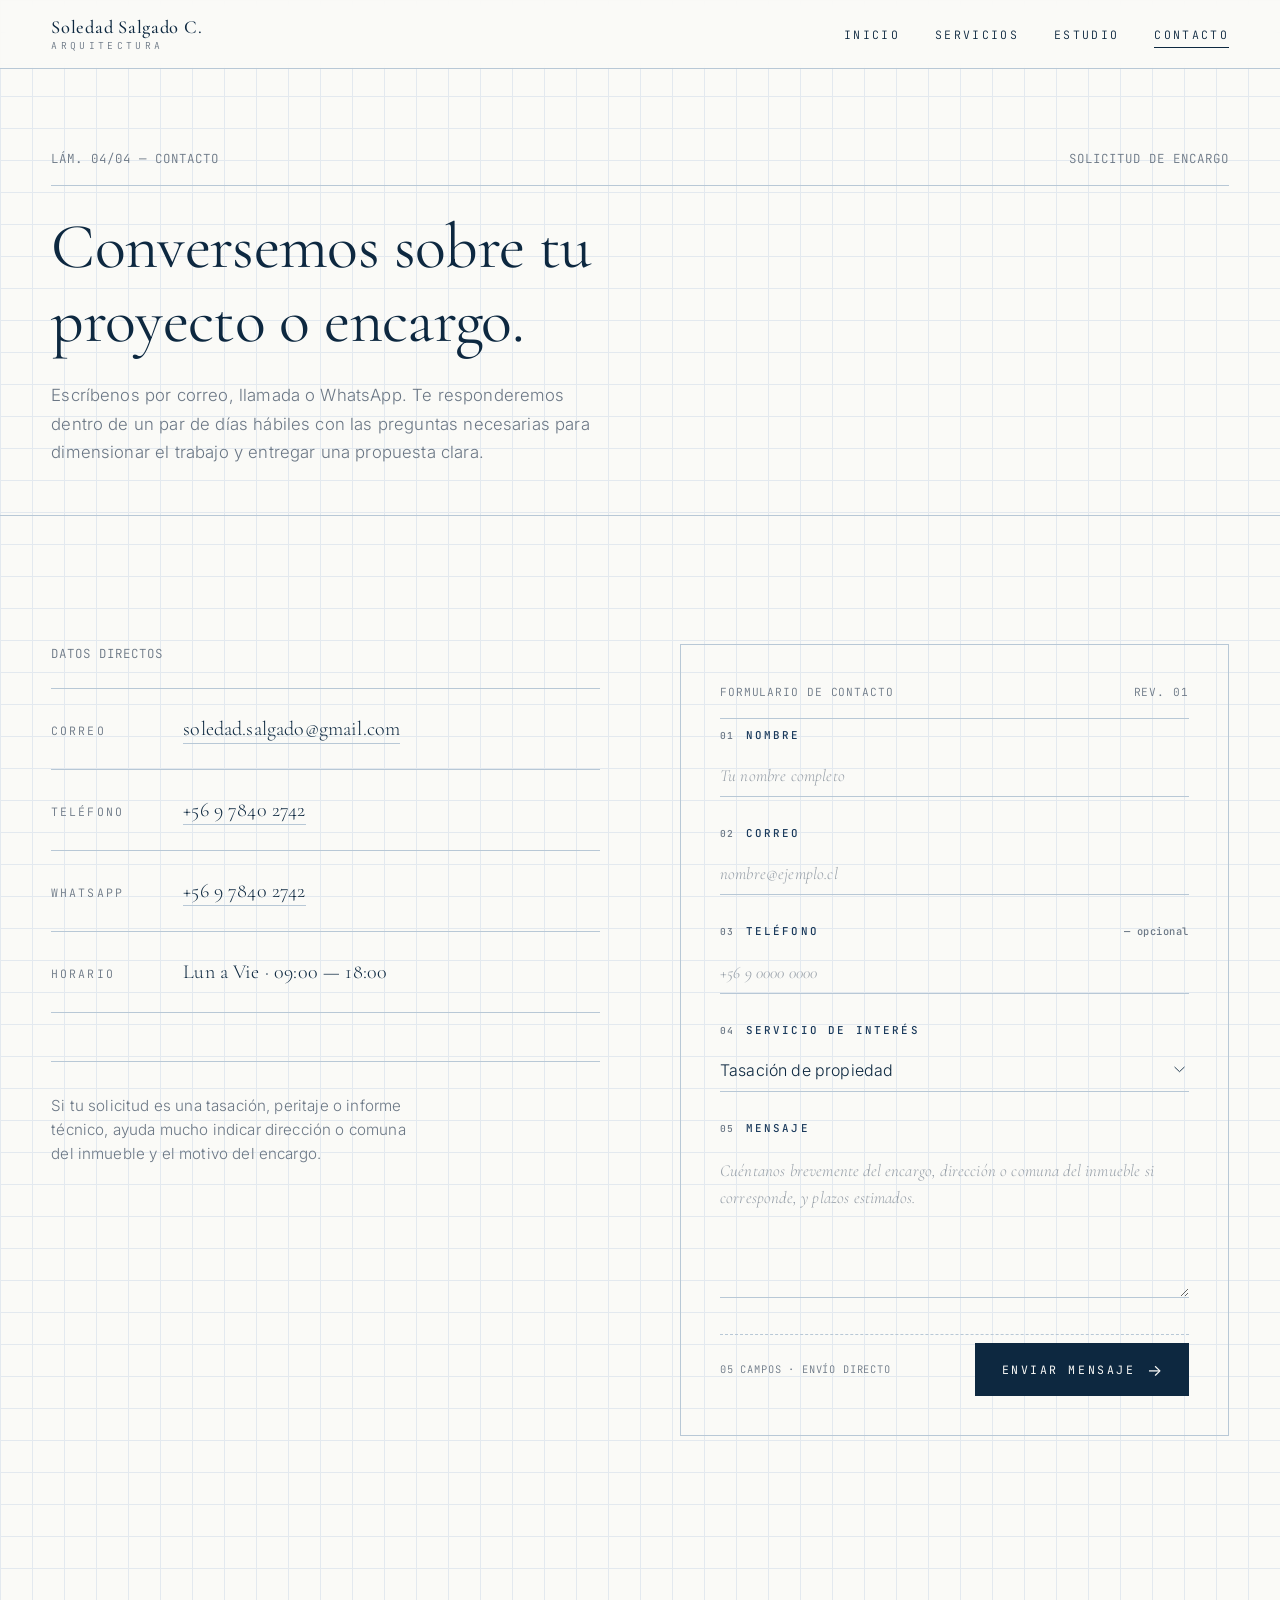
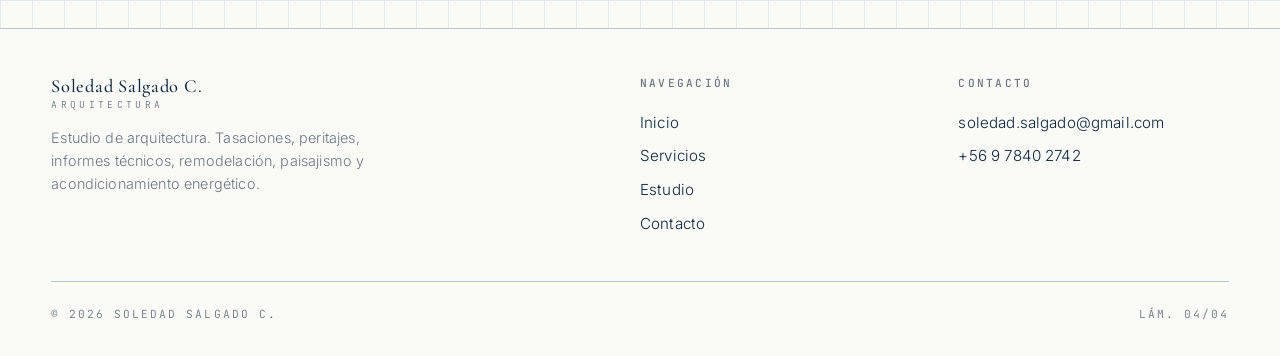
==== contacto.html @ 2099ccd8 "Initial commit: sitio web Soledad Salgado C. Arquitectura" ====
<!doctype html>
<html lang="es">
<head>
  <meta charset="utf-8">
  <meta name="viewport" content="width=device-width, initial-scale=1">
  <title>Contacto — Soledad Salgado C. · Arquitectura</title>
  <meta name="description" content="Solicita una cotización o conversemos sobre un encargo.">
  <link rel="preconnect" href="https://fonts.googleapis.com">
  <link rel="preconnect" href="https://fonts.gstatic.com" crossorigin>
  <link href="https://fonts.googleapis.com/css2?family=Cormorant+Garamond:ital,wght@0,400;0,500;1,400&family=Inter:wght@300;400;500&family=JetBrains+Mono:wght@400;500&display=swap" rel="stylesheet">
  <link rel="stylesheet" href="css/styles.css">
</head>
<body>

<header class="nav">
  <div class="nav-inner">
    <a href="index.html" class="logo">
      <span class="logo-name">Soledad Salgado C.</span>
      <span class="logo-tag">Arquitectura</span>
    </a>
    <button class="nav-toggle" aria-label="Menú" aria-expanded="false">
      <span></span><span></span><span></span>
    </button>
    <ul class="nav-links">
      <li><a href="index.html">Inicio</a></li>
      <li><a href="servicios.html">Servicios</a></li>
      <li><a href="sobre.html">Estudio</a></li>
      <li><a href="contacto.html">Contacto</a></li>
    </ul>
  </div>
</header>

<main>
  <section class="page-header">
    <div class="container">
      <div class="mono">
        <span>Lám. 04/04 — Contacto</span>
        <span>Solicitud de encargo</span>
      </div>
      <h1>Conversemos sobre tu proyecto o encargo.</h1>
      <p class="subtitle">
        Escríbenos por correo, llamada o WhatsApp. Te responderemos dentro
        de un par de días hábiles con las preguntas necesarias para
        dimensionar el trabajo y entregar una propuesta clara.
      </p>
    </div>
  </section>

  <section>
    <div class="container">
      <div class="contact-grid">

        <div class="contact-info reveal">
          <div class="mono" style="margin-bottom: 1.5rem;">Datos directos</div>
          <dl>
            <div>
              <dt>Correo</dt>
              <dd><a href="mailto:soledad.salgado@gmail.com">soledad.salgado@gmail.com</a></dd>
            </div>
            <div>
              <dt>Teléfono</dt>
              <dd><a href="tel:+56978402742">+56 9 7840 2742</a></dd>
            </div>
            <div>
              <dt>WhatsApp</dt>
              <dd><a href="https://wa.me/56978402742" target="_blank" rel="noopener">+56 9 7840 2742</a></dd>
            </div>
            <div>
              <dt>Horario</dt>
              <dd>Lun a Vie · 09:00 — 18:00</dd>
            </div>
          </dl>

          <div style="margin-top: 3rem; padding-top: 2rem; border-top: 1px solid var(--line);">
            <p style="font-size: 0.95rem; color: var(--muted); max-width: 40ch;">
              Si tu solicitud es una tasación, peritaje o informe técnico,
              ayuda mucho indicar dirección o comuna del inmueble y el motivo
              del encargo.
            </p>
          </div>
        </div>

        <div class="frame reveal" style="padding: 2.5rem;">
          <div class="form-header">
            <span class="mono">Formulario de contacto</span>
            <span class="mono">Rev. 01</span>
          </div>

          <form class="form" action="https://formsubmit.co/soledad.salgado@gmail.com" method="POST">
            <input type="hidden" name="_subject" value="Nuevo contacto desde el sitio web">
            <input type="hidden" name="_template" value="table">
            <input type="hidden" name="_captcha" value="false">
            <input type="text" name="_honey" style="display:none">

            <div class="form-field">
              <label for="nombre">
                <span class="field-num">01</span>
                <span>Nombre</span>
              </label>
              <input type="text" id="nombre" name="nombre" placeholder="Tu nombre completo" required>
            </div>

            <div class="form-field">
              <label for="email">
                <span class="field-num">02</span>
                <span>Correo</span>
              </label>
              <input type="email" id="email" name="email" placeholder="nombre@ejemplo.cl" required>
            </div>

            <div class="form-field">
              <label for="telefono">
                <span class="field-num">03</span>
                <span>Teléfono</span>
                <span class="opt">— opcional</span>
              </label>
              <input type="tel" id="telefono" name="telefono" placeholder="+56 9 0000 0000">
            </div>

            <div class="form-field">
              <label for="servicio">
                <span class="field-num">04</span>
                <span>Servicio de interés</span>
              </label>
              <select id="servicio" name="servicio">
                <option>Tasación de propiedad</option>
                <option>Acondicionamiento energético</option>
                <option>Remodelación</option>
                <option>Paisajismo</option>
                <option>Peritaje</option>
                <option>Informe técnico</option>
                <option>Revisión de patologías constructivas</option>
                <option>Otro / consulta general</option>
              </select>
            </div>

            <div class="form-field">
              <label for="mensaje">
                <span class="field-num">05</span>
                <span>Mensaje</span>
              </label>
              <textarea id="mensaje" name="mensaje" rows="5" placeholder="Cuéntanos brevemente del encargo, dirección o comuna del inmueble si corresponde, y plazos estimados." required></textarea>
            </div>

            <div class="form-footer">
              <span class="mono">05 campos · envío directo</span>
              <button type="submit" class="btn btn-primary btn-arrow">Enviar mensaje</button>
            </div>
          </form>
        </div>

      </div>
    </div>
  </section>
</main>

<footer>
  <div class="container">
    <div class="footer-inner">
      <div>
        <div class="logo" style="margin-bottom:1rem;">
          <span class="logo-name">Soledad Salgado C.</span>
          <span class="logo-tag">Arquitectura</span>
        </div>
        <p style="font-size:0.9rem; color: var(--muted); max-width: 38ch;">
          Estudio de arquitectura. Tasaciones, peritajes, informes técnicos,
          remodelación, paisajismo y acondicionamiento energético.
        </p>
      </div>
      <div>
        <h4>Navegación</h4>
        <ul>
          <li><a href="index.html">Inicio</a></li>
          <li><a href="servicios.html">Servicios</a></li>
          <li><a href="sobre.html">Estudio</a></li>
          <li><a href="contacto.html">Contacto</a></li>
        </ul>
      </div>
      <div>
        <h4>Contacto</h4>
        <ul>
          <li><a href="mailto:soledad.salgado@gmail.com">soledad.salgado@gmail.com</a></li>
          <li><a href="tel:+56978402742">+56 9 7840 2742</a></li>
        </ul>
      </div>
    </div>
    <div class="footer-bottom">
      <span>© <span data-year></span> Soledad Salgado C.</span>
      <span>Lám. 04/04</span>
    </div>
  </div>
</footer>

<script src="js/main.js"></script>
</body>
</html>
---- css/styles.css ----
/* ============================================================
   SOLEDAD SALGADO C. · ARQUITECTURA
   Blueprint-inspired minimalist stylesheet
   ============================================================ */

:root {
  --ink: #0d2840;
  --ink-soft: #1a3a5c;
  --line: #b8c8d6;
  --line-soft: #e3e9ef;
  --paper: #fafaf7;
  --paper-warm: #f4f1e9;
  --accent: #c45a2e;
  --text: #1a2330;
  --muted: #6b7785;

  --font-serif: "Cormorant Garamond", "Times New Roman", Georgia, serif;
  --font-sans: "Inter", -apple-system, BlinkMacSystemFont, "Segoe UI", sans-serif;
  --font-mono: "JetBrains Mono", "Courier New", monospace;

  --grid-size: 32px;
  --max-width: 1280px;
  --gutter: clamp(1.5rem, 4vw, 4rem);
}

* {
  box-sizing: border-box;
  margin: 0;
  padding: 0;
}

html {
  scroll-behavior: smooth;
  font-size: 16px;
}

body {
  font-family: var(--font-sans);
  font-weight: 300;
  color: var(--text);
  background: var(--paper);
  line-height: 1.6;
  letter-spacing: 0.01em;
  min-height: 100vh;
  position: relative;

  background-image:
    linear-gradient(to right, var(--line-soft) 1px, transparent 1px),
    linear-gradient(to bottom, var(--line-soft) 1px, transparent 1px);
  background-size: var(--grid-size) var(--grid-size);
  background-position: 0 0;
}

/* ---------- Typography ---------- */

h1, h2, h3, h4 {
  font-family: var(--font-serif);
  font-weight: 400;
  color: var(--ink);
  letter-spacing: -0.01em;
  line-height: 1.15;
}

h1 { font-size: clamp(2.5rem, 6vw, 5.5rem); }
h2 { font-size: clamp(1.8rem, 3.5vw, 3rem); }
h3 { font-size: clamp(1.25rem, 2vw, 1.6rem); }

p { font-weight: 300; }

.eyebrow {
  font-family: var(--font-mono);
  font-size: 0.72rem;
  text-transform: uppercase;
  letter-spacing: 0.25em;
  color: var(--ink-soft);
  font-weight: 500;
  display: inline-block;
}

.mono {
  font-family: var(--font-mono);
  font-size: 0.78rem;
  letter-spacing: 0.08em;
  text-transform: uppercase;
  color: var(--muted);
}

a {
  color: var(--ink);
  text-decoration: none;
  transition: opacity 0.2s ease;
}

a:hover { opacity: 0.6; }

/* ---------- Layout ---------- */

.container {
  max-width: var(--max-width);
  margin: 0 auto;
  padding: 0 var(--gutter);
}

section {
  padding: clamp(4rem, 10vw, 8rem) 0;
  position: relative;
}

/* ---------- Navigation ---------- */

.nav {
  position: sticky;
  top: 0;
  z-index: 100;
  background: rgba(250, 250, 247, 0.92);
  backdrop-filter: blur(8px);
  border-bottom: 1px solid var(--line);
}

.nav-inner {
  max-width: var(--max-width);
  margin: 0 auto;
  padding: 1.1rem var(--gutter);
  display: flex;
  justify-content: space-between;
  align-items: center;
  gap: 2rem;
}

.logo {
  display: flex;
  flex-direction: column;
  line-height: 1;
  color: var(--ink);
}

.logo-name {
  font-family: var(--font-serif);
  font-size: 1.15rem;
  font-weight: 500;
  letter-spacing: 0.04em;
}

.logo-tag {
  font-family: var(--font-mono);
  font-size: 0.6rem;
  letter-spacing: 0.35em;
  color: var(--muted);
  margin-top: 0.3rem;
  text-transform: uppercase;
}

.nav-links {
  display: flex;
  list-style: none;
  gap: 2.2rem;
}

.nav-links a {
  font-family: var(--font-mono);
  font-size: 0.72rem;
  text-transform: uppercase;
  letter-spacing: 0.2em;
  color: var(--ink);
  padding: 0.3rem 0;
  border-bottom: 1px solid transparent;
  transition: border-color 0.2s ease;
}

.nav-links a:hover,
.nav-links a.active {
  border-bottom-color: var(--ink);
  opacity: 1;
}

.nav-toggle {
  display: none;
  background: none;
  border: 1px solid var(--ink);
  width: 38px;
  height: 38px;
  cursor: pointer;
  flex-direction: column;
  justify-content: center;
  align-items: center;
  gap: 5px;
}

.nav-toggle span {
  display: block;
  width: 18px;
  height: 1px;
  background: var(--ink);
}

/* ---------- Hero ---------- */

.hero {
  min-height: calc(100vh - 70px);
  display: flex;
  align-items: center;
  position: relative;
  padding: 6rem 0 4rem;
  overflow: hidden;
}

.hero-grid {
  display: grid;
  grid-template-columns: 1fr;
  gap: 3rem;
  width: 100%;
}

.hero-meta {
  display: flex;
  justify-content: space-between;
  align-items: flex-end;
  border-bottom: 1px solid var(--line);
  padding-bottom: 1rem;
  margin-bottom: 2rem;
}

.hero-meta .mono { font-size: 0.7rem; }

.hero h1 {
  max-width: 16ch;
  margin-bottom: 2rem;
}

.hero h1 em {
  font-style: italic;
  color: var(--ink-soft);
}

.hero-sub {
  max-width: 50ch;
  font-size: clamp(1rem, 1.3vw, 1.15rem);
  color: var(--muted);
  margin-bottom: 3rem;
}

.hero-actions {
  display: flex;
  gap: 1.5rem;
  flex-wrap: wrap;
  align-items: center;
}

/* Decorative blueprint corner marks */
.corner-marks::before,
.corner-marks::after {
  content: "";
  position: absolute;
  width: 24px;
  height: 24px;
  border: 1px solid var(--ink);
  pointer-events: none;
}

.corner-marks::before {
  top: 2rem;
  left: var(--gutter);
  border-right: none;
  border-bottom: none;
}

.corner-marks::after {
  bottom: 2rem;
  right: var(--gutter);
  border-left: none;
  border-top: none;
}

/* North arrow decoration */
.north-mark {
  position: absolute;
  top: 50%;
  right: var(--gutter);
  transform: translateY(-50%);
  width: 60px;
  height: 60px;
  opacity: 0.5;
  display: none;
}

@media (min-width: 1024px) {
  .north-mark { display: block; }
}

/* ---------- Buttons ---------- */

.btn {
  display: inline-flex;
  align-items: center;
  gap: 0.75rem;
  padding: 0.95rem 1.6rem;
  font-family: var(--font-mono);
  font-size: 0.72rem;
  text-transform: uppercase;
  letter-spacing: 0.22em;
  border: 1px solid var(--ink);
  background: transparent;
  color: var(--ink);
  cursor: pointer;
  transition: all 0.25s ease;
  position: relative;
}

.btn:hover {
  background: var(--ink);
  color: var(--paper);
  opacity: 1;
}

.btn-primary {
  background: var(--ink);
  color: var(--paper);
}

.btn-primary:hover {
  background: transparent;
  color: var(--ink);
}

.btn-arrow::after {
  content: "→";
  font-family: var(--font-sans);
  font-size: 1rem;
  letter-spacing: 0;
  transition: transform 0.2s ease;
}

.btn-arrow:hover::after {
  transform: translateX(4px);
}

/* ---------- Section header ---------- */

.section-header {
  display: grid;
  grid-template-columns: 1fr;
  gap: 1rem;
  margin-bottom: 4rem;
  padding-bottom: 1.5rem;
  border-bottom: 1px solid var(--line);
}

.section-header .mono {
  display: flex;
  justify-content: space-between;
}

.section-header h2 {
  max-width: 22ch;
  margin-top: 0.5rem;
}

/* ---------- Services preview (home) ---------- */

.services-preview {
  display: grid;
  grid-template-columns: 1fr;
  gap: 0;
  border-top: 1px solid var(--line);
}

.service-row {
  display: grid;
  grid-template-columns: 60px 1fr;
  gap: 2rem;
  padding: 2rem 0;
  border-bottom: 1px solid var(--line);
  align-items: baseline;
  transition: padding-left 0.3s ease;
  text-decoration: none;
  color: inherit;
}

.service-row:hover {
  padding-left: 1rem;
  opacity: 1;
}

.service-row .num {
  font-family: var(--font-mono);
  font-size: 0.75rem;
  color: var(--muted);
  letter-spacing: 0.1em;
}

.service-row .body {
  display: grid;
  grid-template-columns: 1fr auto;
  gap: 2rem;
  align-items: baseline;
}

.service-row h3 {
  font-family: var(--font-serif);
  font-size: clamp(1.4rem, 2.5vw, 2rem);
  font-weight: 400;
}

.service-row .arrow {
  font-family: var(--font-sans);
  font-size: 1.2rem;
  color: var(--ink);
  transition: transform 0.25s ease;
}

.service-row:hover .arrow {
  transform: translateX(8px);
}

@media (min-width: 768px) {
  .service-row .body {
    grid-template-columns: 1fr 2fr auto;
  }
  .service-row .body .desc {
    font-size: 0.95rem;
    color: var(--muted);
    max-width: 50ch;
  }
}

.service-row .desc {
  display: none;
}

@media (min-width: 768px) {
  .service-row .desc { display: block; }
}

/* ---------- Services page detail ---------- */

.services-list {
  display: grid;
  gap: 0;
}

.service-block {
  display: grid;
  grid-template-columns: 1fr;
  gap: 1.5rem;
  padding: 3.5rem 0;
  border-bottom: 1px solid var(--line);
}

@media (min-width: 900px) {
  .service-block {
    grid-template-columns: 200px 1fr 1fr;
    gap: 3rem;
  }
}

.service-block .index {
  font-family: var(--font-mono);
  font-size: 0.75rem;
  color: var(--muted);
  letter-spacing: 0.15em;
}

.service-block .index .label {
  display: block;
  margin-top: 0.4rem;
  color: var(--ink);
}

.service-block h3 {
  font-size: clamp(1.5rem, 3vw, 2.2rem);
  margin-bottom: 1rem;
}

.service-block p {
  color: var(--text);
  font-size: 1rem;
  line-height: 1.7;
  max-width: 55ch;
}

.service-block ul {
  list-style: none;
  margin-top: 1.25rem;
  padding: 0;
}

.service-block ul li {
  font-family: var(--font-mono);
  font-size: 0.78rem;
  text-transform: uppercase;
  letter-spacing: 0.1em;
  color: var(--muted);
  padding: 0.5rem 0;
  border-bottom: 1px dashed var(--line);
  display: flex;
  align-items: center;
  gap: 0.75rem;
}

.service-block ul li::before {
  content: "—";
  color: var(--ink);
}

/* ---------- About page ---------- */

.about-grid {
  display: grid;
  grid-template-columns: 1fr;
  gap: 3rem;
  align-items: start;
}

@media (min-width: 900px) {
  .about-grid {
    grid-template-columns: 1fr 1.4fr;
    gap: 5rem;
  }
}

.about-card {
  border: 1px solid var(--line);
  padding: 2.5rem;
  background: var(--paper-warm);
  position: relative;
}

.about-card::before {
  content: "";
  position: absolute;
  top: -1px;
  left: -1px;
  width: 20px;
  height: 20px;
  border-top: 1px solid var(--ink);
  border-left: 1px solid var(--ink);
}

.about-card::after {
  content: "";
  position: absolute;
  bottom: -1px;
  right: -1px;
  width: 20px;
  height: 20px;
  border-bottom: 1px solid var(--ink);
  border-right: 1px solid var(--ink);
}

.about-card .mono { margin-bottom: 0.75rem; }

.about-card .name {
  font-family: var(--font-serif);
  font-size: 1.8rem;
  margin-bottom: 0.5rem;
  color: var(--ink);
}

.about-card .role {
  font-family: var(--font-mono);
  font-size: 0.75rem;
  text-transform: uppercase;
  letter-spacing: 0.18em;
  color: var(--muted);
  padding-bottom: 1.5rem;
  border-bottom: 1px solid var(--line);
  margin-bottom: 1.5rem;
}

.about-card dl {
  display: grid;
  grid-template-columns: 1fr;
  gap: 0.75rem;
}

.about-card dl > div {
  display: grid;
  grid-template-columns: 90px 1fr;
  gap: 1rem;
  padding: 0.4rem 0;
  font-size: 0.85rem;
}

.about-card dt {
  font-family: var(--font-mono);
  font-size: 0.7rem;
  text-transform: uppercase;
  letter-spacing: 0.15em;
  color: var(--muted);
}

.about-card dd { color: var(--ink); }

.about-text > * + * { margin-top: 1.25rem; }

.about-text p {
  font-size: 1.05rem;
  line-height: 1.75;
  max-width: 58ch;
}

.about-text .lead {
  font-family: var(--font-serif);
  font-size: clamp(1.3rem, 2vw, 1.6rem);
  font-style: italic;
  color: var(--ink);
  line-height: 1.4;
  padding-left: 1.25rem;
  border-left: 2px solid var(--ink);
}

/* ---------- Contact ---------- */

.contact-grid {
  display: grid;
  grid-template-columns: 1fr;
  gap: 3rem;
}

@media (min-width: 900px) {
  .contact-grid {
    grid-template-columns: 1fr 1fr;
    gap: 5rem;
  }
}

.contact-info dl {
  display: grid;
  gap: 0;
  border-top: 1px solid var(--line);
}

.contact-info dl > div {
  display: grid;
  grid-template-columns: 100px 1fr;
  gap: 2rem;
  padding: 1.5rem 0;
  border-bottom: 1px solid var(--line);
  align-items: baseline;
}

.contact-info dt {
  font-family: var(--font-mono);
  font-size: 0.72rem;
  text-transform: uppercase;
  letter-spacing: 0.18em;
  color: var(--muted);
}

.contact-info dd {
  font-family: var(--font-serif);
  font-size: 1.25rem;
  color: var(--ink);
}

.contact-info dd a {
  border-bottom: 1px solid var(--line);
  padding-bottom: 2px;
}

.contact-info dd a:hover {
  border-bottom-color: var(--ink);
}

/* Form */
.form {
  display: grid;
  gap: 1.75rem;
}

.form-header {
  display: flex;
  justify-content: space-between;
  align-items: baseline;
  padding-bottom: 1rem;
  margin-bottom: 0.5rem;
  border-bottom: 1px solid var(--line);
}

.form-header .mono { font-size: 0.7rem; }

.form-field {
  display: grid;
  gap: 0.6rem;
  position: relative;
}

.form-field label {
  font-family: var(--font-mono);
  font-size: 0.68rem;
  text-transform: uppercase;
  letter-spacing: 0.2em;
  color: var(--ink-soft);
  display: flex;
  gap: 0.7rem;
  align-items: baseline;
  font-weight: 500;
}

.form-field label .field-num {
  color: var(--muted);
  font-size: 0.6rem;
  letter-spacing: 0.12em;
}

.form-field label .opt {
  color: var(--muted);
  font-style: normal;
  text-transform: none;
  letter-spacing: 0.05em;
  font-size: 0.65rem;
  margin-left: auto;
}

.form-field input,
.form-field textarea,
.form-field select {
  font-family: var(--font-sans);
  font-weight: 300;
  font-size: 1rem;
  padding: 0.7rem 0;
  border: none;
  border-bottom: 1px solid var(--line);
  background: transparent;
  color: var(--ink);
  border-radius: 0;
  width: 100%;
  -webkit-appearance: none;
  -moz-appearance: none;
  appearance: none;
  transition: border-color 0.2s ease;
  letter-spacing: 0.01em;
}

.form-field input::placeholder,
.form-field textarea::placeholder {
  color: var(--muted);
  font-style: italic;
  font-family: var(--font-serif);
  font-size: 1.05rem;
  opacity: 0.7;
}

.form-field input:hover,
.form-field textarea:hover,
.form-field select:hover {
  border-bottom-color: var(--ink-soft);
}

.form-field input:focus,
.form-field textarea:focus,
.form-field select:focus {
  outline: none;
  border-bottom-color: var(--ink);
}

.form-field textarea {
  resize: vertical;
  min-height: 130px;
  line-height: 1.6;
}

.form-field select {
  background-image: url("data:image/svg+xml;utf8,<svg xmlns='http://www.w3.org/2000/svg' viewBox='0 0 12 8'><path d='M1 1.5 L6 6.5 L11 1.5' fill='none' stroke='%230d2840' stroke-width='1' stroke-linecap='square'/></svg>");
  background-repeat: no-repeat;
  background-position: right 0.25rem center;
  background-size: 11px;
  padding-right: 1.75rem;
  cursor: pointer;
}

.form-footer {
  display: flex;
  justify-content: space-between;
  align-items: center;
  flex-wrap: wrap;
  gap: 1rem;
  padding-top: 0.5rem;
  border-top: 1px dashed var(--line);
  margin-top: 0.5rem;
}

.form-footer .mono {
  font-size: 0.65rem;
}

.form button {
  justify-self: start;
}

.form-status {
  display: none;
  margin-top: 1rem;
  padding: 0.75rem 1rem;
  border: 1px solid var(--ink);
  font-family: var(--font-mono);
  font-size: 0.75rem;
  letter-spacing: 0.1em;
  text-transform: uppercase;
  color: var(--ink);
  background: var(--paper-warm);
}

.form-status.visible { display: block; }

/* ---------- Footer ---------- */

footer {
  border-top: 1px solid var(--line);
  padding: 3rem 0 2rem;
  margin-top: 4rem;
  background: var(--paper);
}

.footer-inner {
  display: grid;
  grid-template-columns: 1fr;
  gap: 2rem;
}

@media (min-width: 768px) {
  .footer-inner {
    grid-template-columns: 2fr 1fr 1fr;
    gap: 3rem;
  }
}

.footer-inner h4 {
  font-family: var(--font-mono);
  font-size: 0.7rem;
  text-transform: uppercase;
  letter-spacing: 0.2em;
  color: var(--muted);
  margin-bottom: 1rem;
  font-weight: 500;
}

.footer-inner ul {
  list-style: none;
}

.footer-inner ul li {
  padding: 0.3rem 0;
  font-size: 0.95rem;
}

.footer-bottom {
  border-top: 1px solid var(--line);
  margin-top: 2.5rem;
  padding-top: 1.5rem;
  display: flex;
  justify-content: space-between;
  flex-wrap: wrap;
  gap: 1rem;
  font-family: var(--font-mono);
  font-size: 0.7rem;
  text-transform: uppercase;
  letter-spacing: 0.18em;
  color: var(--muted);
}

/* ---------- Page header (subpages) ---------- */

.page-header {
  padding: 5rem 0 3rem;
  border-bottom: 1px solid var(--line);
  position: relative;
}

.page-header .mono {
  display: flex;
  justify-content: space-between;
  margin-bottom: 1.5rem;
  padding-bottom: 1rem;
  border-bottom: 1px solid var(--line);
}

.page-header h1 {
  font-size: clamp(2.2rem, 5vw, 4rem);
  max-width: 18ch;
}

.page-header .subtitle {
  margin-top: 1.5rem;
  max-width: 55ch;
  font-size: 1.05rem;
  color: var(--muted);
  line-height: 1.7;
}

/* ---------- Mobile nav ---------- */

@media (max-width: 768px) {
  .nav-toggle { display: flex; }
  .nav-links {
    position: fixed;
    top: 70px;
    right: 0;
    bottom: 0;
    width: min(80vw, 320px);
    background: var(--paper);
    border-left: 1px solid var(--ink);
    flex-direction: column;
    padding: 2.5rem var(--gutter);
    gap: 1.5rem;
    transform: translateX(100%);
    transition: transform 0.3s ease;
  }
  .nav-links.open { transform: translateX(0); }
}

/* ---------- Reveal animation ---------- */

.reveal {
  opacity: 0;
  transform: translateY(20px);
  transition: opacity 0.8s ease, transform 0.8s ease;
}

.reveal.is-visible {
  opacity: 1;
  transform: translateY(0);
}

/* ---------- Print-like blueprint frame ---------- */

.frame {
  position: relative;
  padding: 1rem;
}

.frame::before {
  content: "";
  position: absolute;
  inset: 0;
  border: 1px solid var(--line);
  pointer-events: none;
}
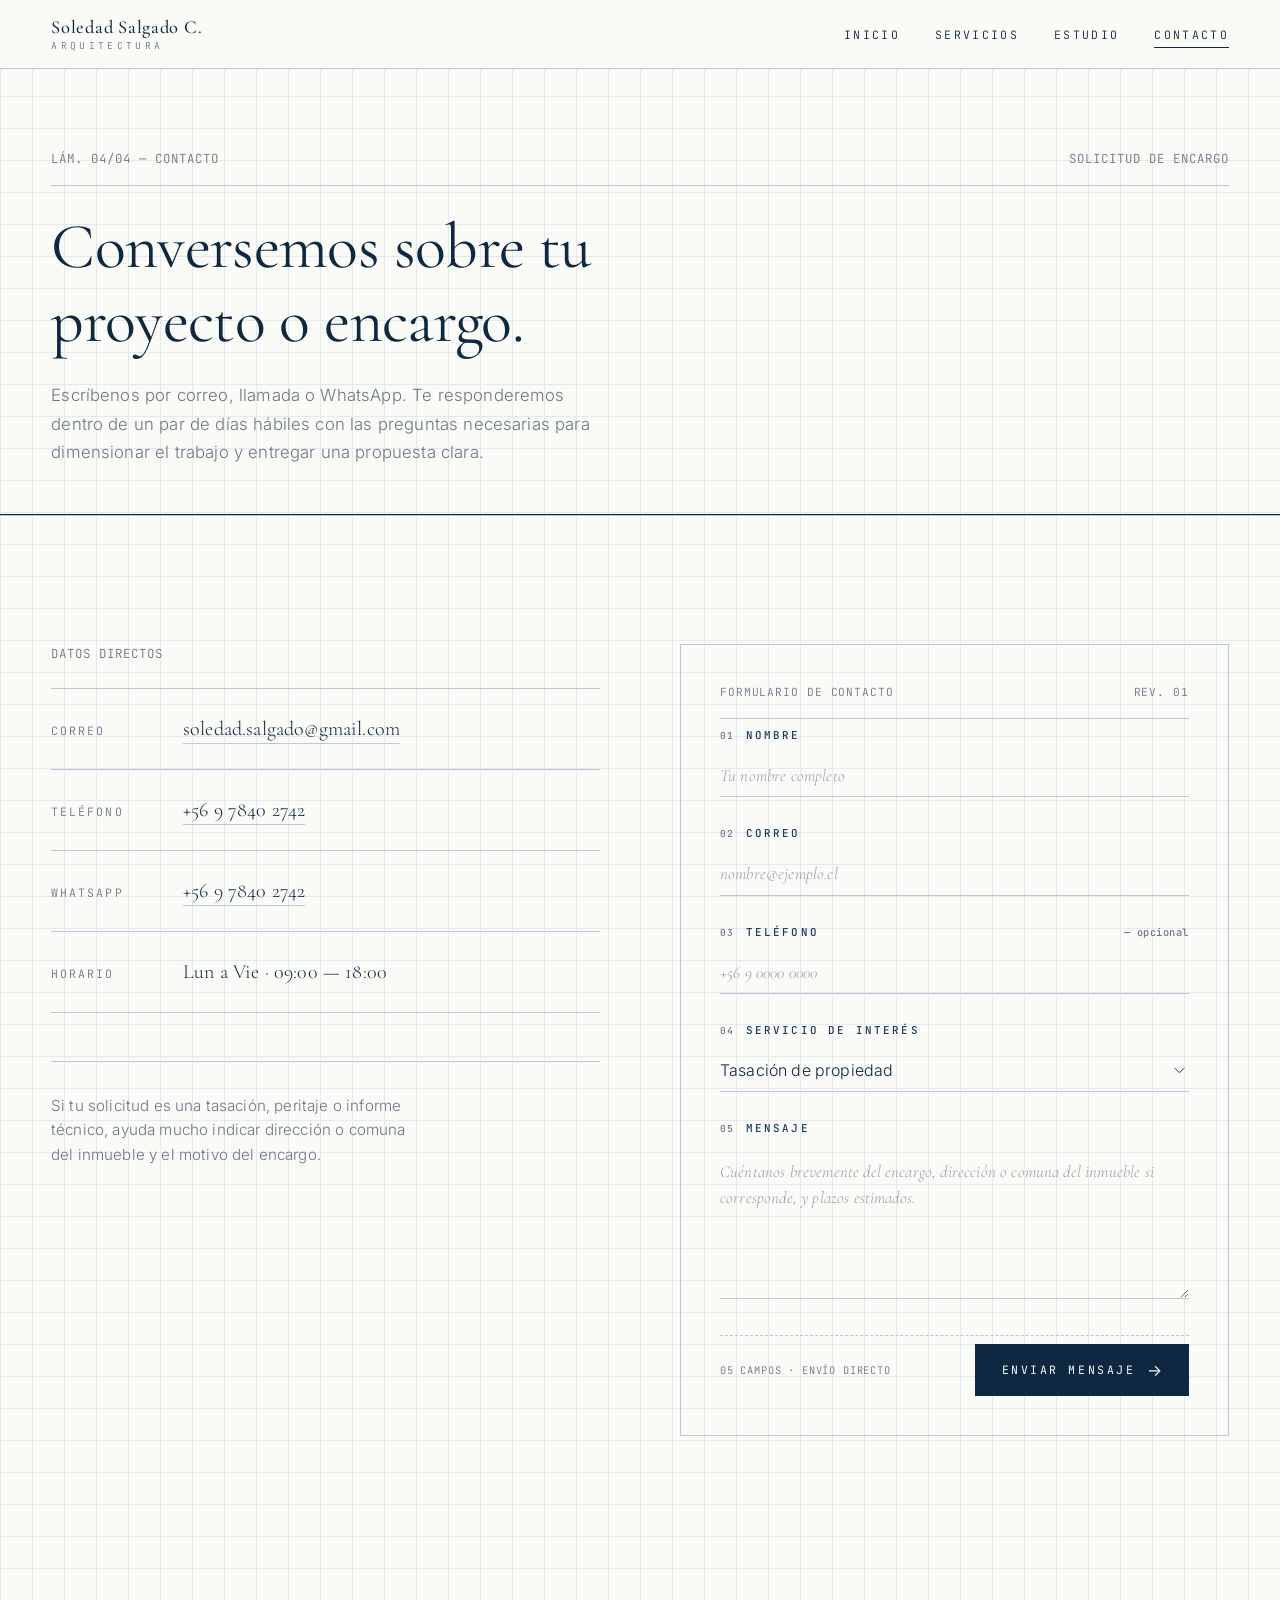
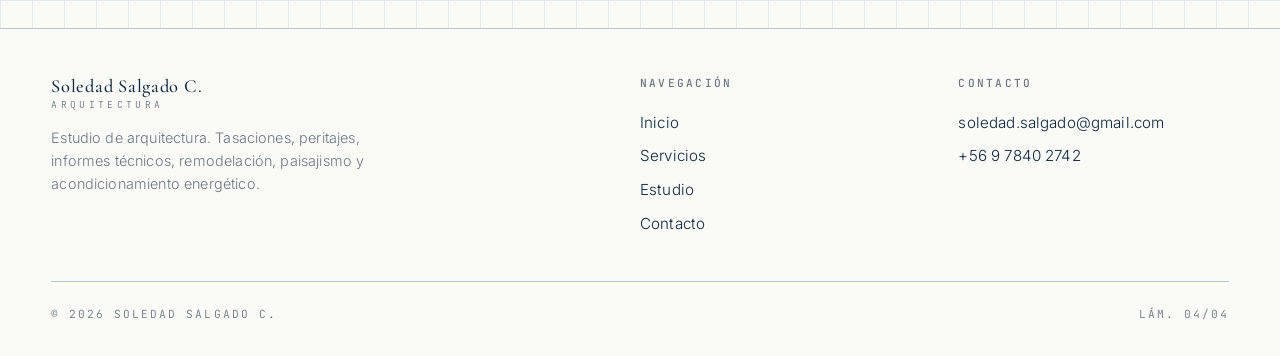
==== commit 5a29561d: "Cambiar formulario a Google Apps Script en lugar de Formsubmit" ====
--- a/contacto.html
+++ b/contacto.html
@@ -5,6 +5,7 @@
   <meta name="viewport" content="width=device-width, initial-scale=1">
   <title>Contacto — Soledad Salgado C. · Arquitectura</title>
   <meta name="description" content="Solicita una cotización o conversemos sobre un encargo.">
+  <link rel="icon" type="image/svg+xml" href="favicon.svg">
   <link rel="preconnect" href="https://fonts.googleapis.com">
   <link rel="preconnect" href="https://fonts.gstatic.com" crossorigin>
   <link href="https://fonts.googleapis.com/css2?family=Cormorant+Garamond:ital,wght@0,400;0,500;1,400&family=Inter:wght@300;400;500&family=JetBrains+Mono:wght@400;500&display=swap" rel="stylesheet">
@@ -80,17 +81,14 @@
           </div>
         </div>
 
-        <div class="frame reveal" style="padding: 2.5rem;">
+        <div class="frame frame-lg reveal">
           <div class="form-header">
             <span class="mono">Formulario de contacto</span>
             <span class="mono">Rev. 01</span>
           </div>
 
-          <form class="form" action="https://formsubmit.co/soledad.salgado@gmail.com" method="POST">
-            <input type="hidden" name="_subject" value="Nuevo contacto desde el sitio web">
-            <input type="hidden" name="_template" value="table">
-            <input type="hidden" name="_captcha" value="false">
-            <input type="text" name="_honey" style="display:none">
+          <form class="form" action="https://script.google.com/macros/s/AKfycbyHQD2U1Gl2Ot6zznHG2QxS8Y39Io0c77va2HwSTn0T1ehhVNevlZHB-uR_Y__s-lgU8A/exec" method="POST">
+            <input type="text" name="_honey" style="display:none" tabindex="-1" autocomplete="off">
 
             <div class="form-field">
               <label for="nombre">
--- a/css/styles.css
+++ b/css/styles.css
@@ -27,6 +27,39 @@
   box-sizing: border-box;
   margin: 0;
   padding: 0;
+}
+
+/* ---------- Cross-page transitions (View Transitions API) ---------- */
+
+@view-transition {
+  navigation: auto;
+}
+
+::view-transition-old(root) {
+  animation: vt-out 0.32s cubic-bezier(0.7, 0, 0.3, 1) forwards;
+}
+
+::view-transition-new(root) {
+  animation: vt-in 0.5s cubic-bezier(0.2, 0, 0.2, 1) forwards;
+}
+
+@keyframes vt-out {
+  to {
+    opacity: 0;
+    transform: translateY(-10px);
+  }
+}
+
+@keyframes vt-in {
+  from {
+    opacity: 0;
+    transform: translateY(14px);
+  }
+}
+
+/* Keep the header stable across pages (no flicker) */
+.nav {
+  view-transition-name: site-header;
 }
 
 html {
@@ -215,6 +248,8 @@
   display: flex;
   justify-content: space-between;
   align-items: flex-end;
+  flex-wrap: wrap;
+  gap: 0.4rem 1.5rem;
   border-bottom: 1px solid var(--line);
   padding-bottom: 1rem;
   margin-bottom: 2rem;
@@ -348,6 +383,8 @@
 .section-header .mono {
   display: flex;
   justify-content: space-between;
+  flex-wrap: wrap;
+  gap: 0.4rem 1.5rem;
 }
 
 .section-header h2 {
@@ -870,6 +907,8 @@
 .page-header .mono {
   display: flex;
   justify-content: space-between;
+  flex-wrap: wrap;
+  gap: 0.4rem 1.5rem;
   margin-bottom: 1.5rem;
   padding-bottom: 1rem;
   border-bottom: 1px solid var(--line);
@@ -890,44 +929,197 @@
 
 /* ---------- Mobile nav ---------- */
 
-@media (max-width: 768px) {
+@media (max-width: 820px) {
   .nav-toggle { display: flex; }
+
   .nav-links {
-    position: fixed;
-    top: 70px;
+    position: absolute;
+    top: 100%;
+    left: 0;
     right: 0;
-    bottom: 0;
-    width: min(80vw, 320px);
     background: var(--paper);
-    border-left: 1px solid var(--ink);
+    border-bottom: 1px solid var(--ink);
     flex-direction: column;
-    padding: 2.5rem var(--gutter);
-    gap: 1.5rem;
-    transform: translateX(100%);
-    transition: transform 0.3s ease;
-  }
-  .nav-links.open { transform: translateX(0); }
-}
-
-/* ---------- Reveal animation ---------- */
+    align-items: stretch;
+    gap: 0;
+    padding: 0 var(--gutter);
+    max-height: 0;
+    overflow: hidden;
+    visibility: hidden;
+    transition: max-height 0.32s ease, padding 0.32s ease, visibility 0s linear 0.32s;
+  }
+
+  .nav-links.open {
+    max-height: calc(100vh - 70px);
+    padding: 0.5rem var(--gutter) 1rem;
+    visibility: visible;
+    transition: max-height 0.32s ease, padding 0.32s ease, visibility 0s linear 0s;
+  }
+
+  .nav-links li {
+    border-bottom: 1px solid var(--line);
+  }
+
+  .nav-links li:last-child {
+    border-bottom: none;
+  }
+
+  .nav-links a {
+    display: block;
+    padding: 1.1rem 0;
+    font-size: 0.78rem;
+    border-bottom: none !important;
+  }
+
+  .nav-links a:hover,
+  .nav-links a.active {
+    border-bottom: none;
+    color: var(--ink-soft);
+    opacity: 1;
+  }
+
+  /* Hamburger animates to X when open */
+  .nav-toggle span {
+    transition: transform 0.25s ease, opacity 0.2s ease;
+    transform-origin: center;
+  }
+
+  .nav-toggle[aria-expanded="true"] span:nth-child(1) {
+    transform: translateY(6px) rotate(45deg);
+  }
+
+  .nav-toggle[aria-expanded="true"] span:nth-child(2) {
+    opacity: 0;
+  }
+
+  .nav-toggle[aria-expanded="true"] span:nth-child(3) {
+    transform: translateY(-6px) rotate(-45deg);
+  }
+}
+
+@media (max-width: 420px) {
+  .logo-name { font-size: 1rem; }
+  .logo-tag { font-size: 0.55rem; letter-spacing: 0.3em; }
+}
+
+/* ---------- Reveal animations ---------- */
 
 .reveal {
   opacity: 0;
-  transform: translateY(20px);
-  transition: opacity 0.8s ease, transform 0.8s ease;
+  transform: translateY(28px);
+  transition:
+    opacity 0.7s cubic-bezier(0.2, 0, 0.2, 1),
+    transform 0.7s cubic-bezier(0.2, 0, 0.2, 1);
+  will-change: opacity, transform;
 }
 
 .reveal.is-visible {
   opacity: 1;
-  transform: translateY(0);
+  transform: none;
+}
+
+.reveal.from-left  { transform: translateX(-32px); }
+.reveal.from-right { transform: translateX(32px); }
+.reveal.scale-in   { transform: scale(0.96); }
+
+.reveal.from-left.is-visible,
+.reveal.from-right.is-visible,
+.reveal.scale-in.is-visible { transform: none; }
+
+/* Stagger: when many siblings reveal at once they cascade in */
+.services-preview .service-row.reveal:nth-child(1) { transition-delay: 0ms; }
+.services-preview .service-row.reveal:nth-child(2) { transition-delay: 70ms; }
+.services-preview .service-row.reveal:nth-child(3) { transition-delay: 140ms; }
+.services-preview .service-row.reveal:nth-child(4) { transition-delay: 210ms; }
+.services-preview .service-row.reveal:nth-child(5) { transition-delay: 280ms; }
+.services-preview .service-row.reveal:nth-child(6) { transition-delay: 350ms; }
+.services-preview .service-row.reveal:nth-child(7) { transition-delay: 420ms; }
+
+.services-list .service-block.reveal:nth-child(1) { transition-delay: 0ms; }
+.services-list .service-block.reveal:nth-child(2) { transition-delay: 80ms; }
+.services-list .service-block.reveal:nth-child(3) { transition-delay: 160ms; }
+.services-list .service-block.reveal:nth-child(4) { transition-delay: 240ms; }
+
+/* Method cards in /sobre */
+section > .container > div > .frame.reveal:nth-child(1) { transition-delay: 0ms; }
+section > .container > div > .frame.reveal:nth-child(2) { transition-delay: 120ms; }
+section > .container > div > .frame.reveal:nth-child(3) { transition-delay: 240ms; }
+
+/* ---------- Section-header & page-header line draw ---------- */
+
+.section-header,
+.page-header {
+  position: relative;
+}
+
+.page-header::after {
+  content: "";
+  position: absolute;
+  left: 0;
+  right: 0;
+  bottom: 0;
+  height: 1px;
+  background: var(--ink);
+  transform: scaleX(0);
+  transform-origin: left;
+  animation: line-draw 0.9s cubic-bezier(0.7, 0, 0.3, 1) 0.25s forwards;
+}
+
+.section-header.reveal::after {
+  content: "";
+  position: absolute;
+  left: 0;
+  bottom: 0;
+  height: 1px;
+  width: 100%;
+  background: var(--ink);
+  transform: scaleX(0);
+  transform-origin: left;
+  transition: transform 0.9s cubic-bezier(0.7, 0, 0.3, 1) 0.15s;
+}
+
+.section-header.reveal.is-visible::after {
+  transform: scaleX(1);
+}
+
+@keyframes line-draw {
+  to { transform: scaleX(1); }
+}
+
+/* ---------- Respect reduced-motion preference ---------- */
+
+@media (prefers-reduced-motion: reduce) {
+  ::view-transition-old(root),
+  ::view-transition-new(root) {
+    animation: none;
+  }
+
+  .reveal,
+  .reveal.is-visible,
+  .reveal.from-left,
+  .reveal.from-right,
+  .reveal.scale-in {
+    opacity: 1;
+    transform: none;
+    transition: none;
+  }
+
+  .page-header::after,
+  .section-header.reveal::after {
+    transform: scaleX(1);
+    animation: none;
+    transition: none;
+  }
 }
 
 /* ---------- Print-like blueprint frame ---------- */
 
 .frame {
   position: relative;
-  padding: 1rem;
-}
+  padding: 2rem;
+}
+
+.frame.frame-lg { padding: 2.5rem; }
 
 .frame::before {
   content: "";
@@ -936,3 +1128,63 @@
   border: 1px solid var(--line);
   pointer-events: none;
 }
+
+/* ---------- Small-screen overrides ---------- */
+
+@media (max-width: 600px) {
+  .frame,
+  .frame.frame-lg {
+    padding: 1.5rem;
+  }
+
+  .about-card {
+    padding: 2rem 1.5rem;
+  }
+
+  .about-card dl > div {
+    grid-template-columns: 1fr;
+    gap: 0.15rem;
+    padding: 0.7rem 0;
+    border-bottom: 1px solid var(--line-soft);
+  }
+
+  .about-card dl > div:last-child {
+    border-bottom: none;
+    padding-bottom: 0;
+  }
+
+  .about-card dd { word-break: break-word; }
+
+  .contact-info dl > div {
+    grid-template-columns: 1fr;
+    gap: 0.35rem;
+    padding: 1.1rem 0;
+  }
+
+  .contact-info dd {
+    font-size: 1.05rem;
+    word-break: break-word;
+  }
+
+  .service-row {
+    grid-template-columns: 44px 1fr;
+    gap: 1rem;
+  }
+
+  .service-row .body {
+    gap: 1rem;
+  }
+
+  .hero {
+    padding-top: 4rem;
+  }
+
+  .nav-inner {
+    padding: 0.9rem var(--gutter);
+  }
+}
+
+/* Prevent horizontal scroll from any decorative overflow */
+body {
+  overflow-x: hidden;
+}
